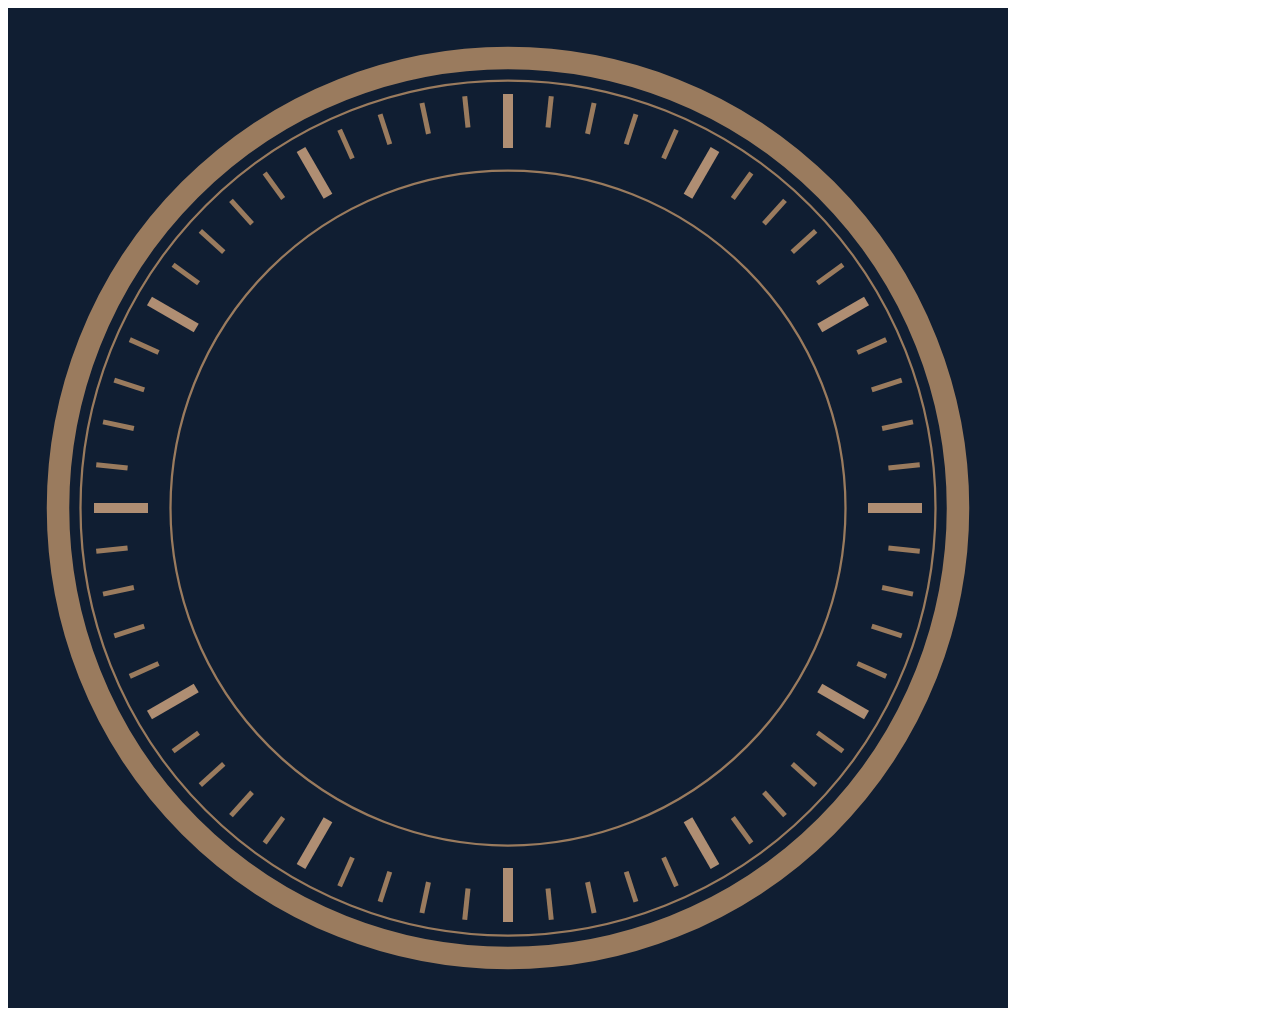
==== index.html @ ebe76991 "s" ====
<!DOCTYPE html>
<html>
<head></head>
<body>
  <canvas id="canvas" width="1000" height="1000" style="background-color:#101E32"></canvas>
  <script>
    const canvas = document.getElementById("canvas");
    const ctx = canvas.getContext("2d");
    let radius = canvas.height / 2;
    ctx.translate(radius, radius);
    radius = radius * 0.90;

    drawClock();
    drawface();
    drawlinebetween(0.95);
    drawlinebetween(0.75);
    function drawClock() {
      ctx.beginPath();
      ctx.arc(0, 0, radius, 0, 2 * Math.PI);
      ctx.lineWidth = radius * 0.05;
      ctx.strokeStyle = '#9A7B5E';
      ctx.stroke();
    }

    function drawface() {
      for (let num = 1; num < 61; num++) {
        let ang = num * Math.PI / 30; 

        if (num % 5 == 0) {
          ctx.rotate(ang);
          ctx.translate(0, -radius * 0.85);
          ctx.beginPath();
          ctx.moveTo(0, -radius * 0.07); 
          ctx.lineTo(0, radius * 0.05);
          ctx.lineWidth = 10;
          ctx.strokeStyle = '#AF8E73';
          ctx.stroke();
          ctx.translate(0, radius * 0.85); 
          ctx.rotate(-ang);                
          continue;
        }

        ctx.rotate(ang);
        ctx.translate(0, -radius * 0.85);
        ctx.beginPath();
        ctx.moveTo(0, -radius * 0.07);
        ctx.lineTo(0, 0);
        ctx.lineWidth = 5;
        ctx.strokeStyle = '#9A7B5E';
        ctx.stroke();
        ctx.translate(0, radius * 0.85);
        ctx.rotate(-ang);
      }
    }
    function drawlinebetween(n)
    {
      ctx.beginPath();
      ctx.arc(0, 0, radius*n, 0, 2 * Math.PI);
      ctx.lineWidth = radius * 0.005;
      ctx.strokeStyle = '#9A7B5E';
      ctx.stroke();
    }
  </script>
</body>
</html>
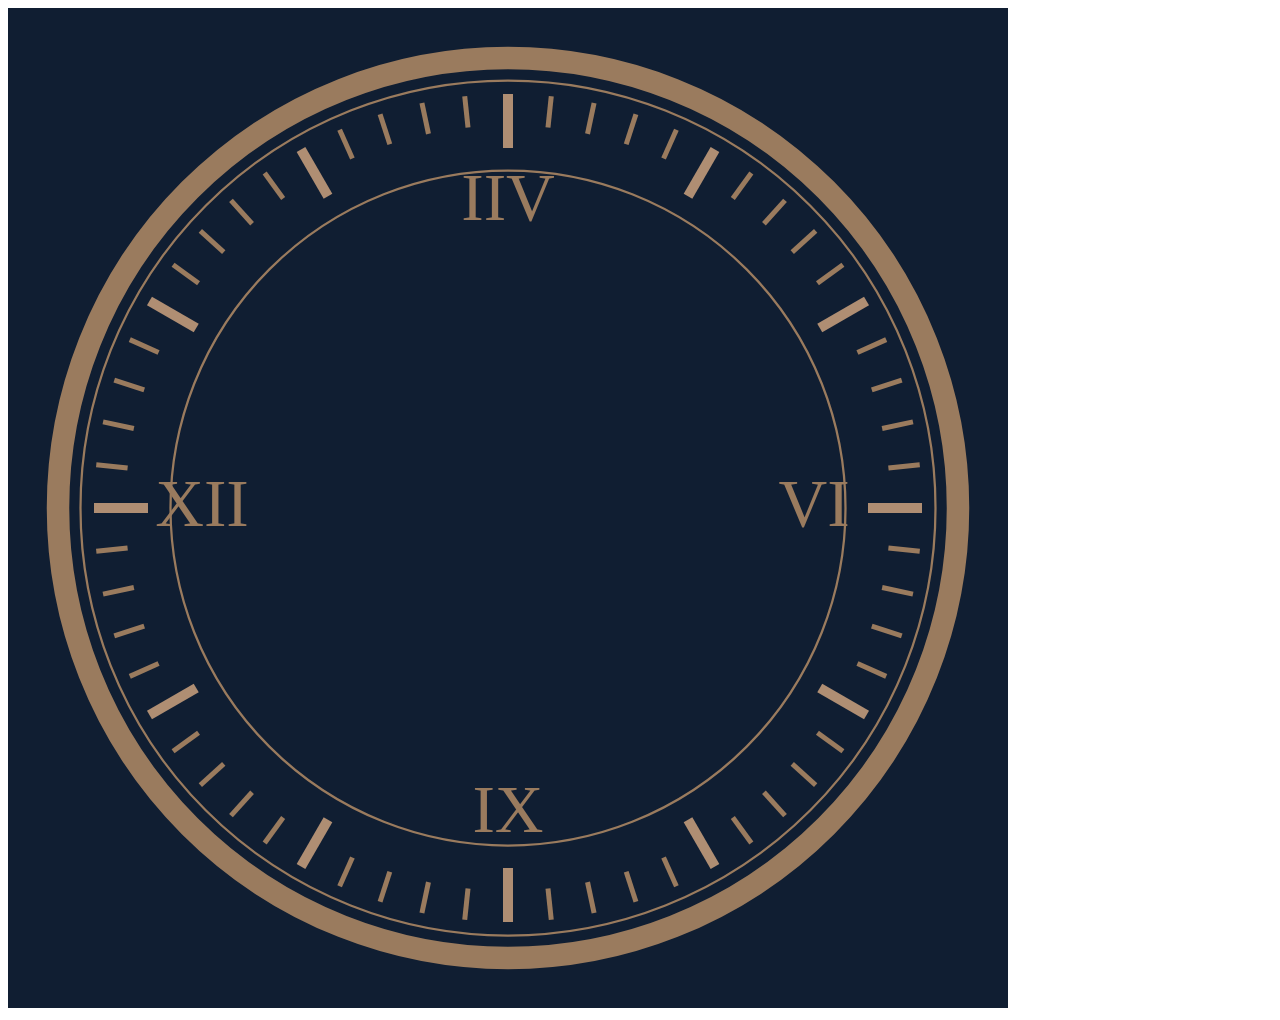
==== commit f51ae70b: "s" ====
--- a/index.html
+++ b/index.html
@@ -14,6 +14,7 @@
     drawface();
     drawlinebetween(0.95);
     drawlinebetween(0.75);
+    drawword();
     function drawClock() {
       ctx.beginPath();
       ctx.arc(0, 0, radius, 0, 2 * Math.PI);
@@ -60,6 +61,27 @@
       ctx.strokeStyle = '#9A7B5E';
       ctx.stroke();
     }
+    function drawword()
+    {
+      ctx.font = `${radius * 0.15}px serif`; // Match the serif font style from your image
+      ctx.textBaseline = "middle";
+      ctx.textAlign = "center";
+      ctx.fillStyle = "#9A7B5E";
+      let romans=["IIV","VI","IX","XII"];
+      for (let i = 0; i < 4; i++) {
+        let ang = i * Math.PI*3 / 6;
+        
+        ctx.rotate(ang);
+        ctx.translate(0, -radius * 0.68); 
+        ctx.rotate(-ang); 
+        
+        ctx.fillText(romans[i], 0, 0);
+        
+        ctx.rotate(ang);
+        ctx.translate(0, radius * 0.68);
+        ctx.rotate(-ang);
+      }
+    }
   </script>
 </body>
 </html>
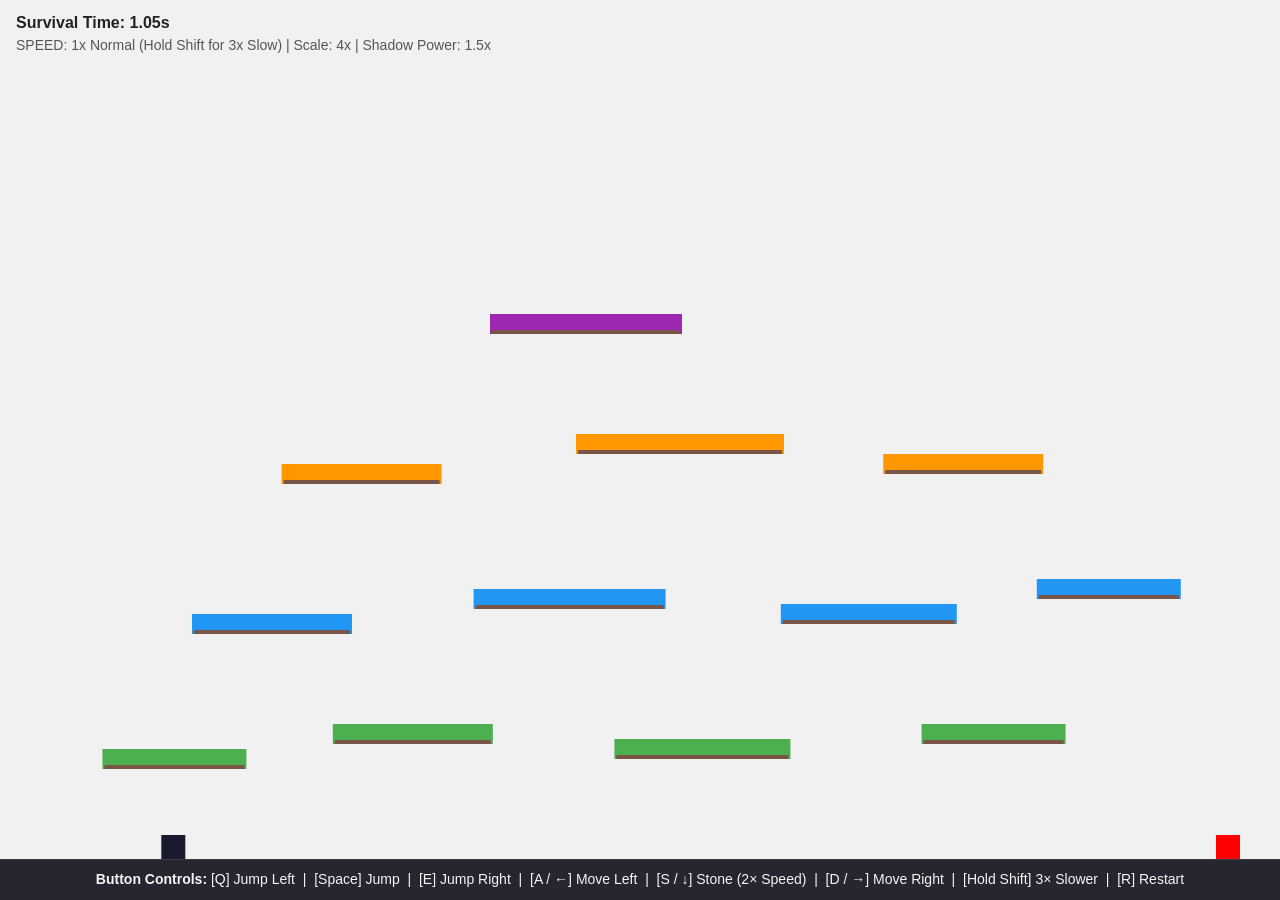
==== commit 656400ce: "Update index.html for improved game layout Refactor HTML structure and enhance game controls." ====
--- a/index.html
+++ b/index.html
@@ -1,87 +1,654 @@
 <!DOCTYPE html>
 <html>
-<head></head>
-<body>
-  <canvas id="canvas" width="1000" height="1000" style="background-color:#101E32"></canvas>
-  <script>
-    const canvas = document.getElementById("canvas");
-    const ctx = canvas.getContext("2d");
-    let radius = canvas.height / 2;
-    ctx.translate(radius, radius);
-    radius = radius * 0.90;
-
-    drawClock();
-    drawface();
-    drawlinebetween(0.95);
-    drawlinebetween(0.75);
-    drawword();
-    function drawClock() {
-      ctx.beginPath();
-      ctx.arc(0, 0, radius, 0, 2 * Math.PI);
-      ctx.lineWidth = radius * 0.05;
-      ctx.strokeStyle = '#9A7B5E';
-      ctx.stroke();
-    }
-
-    function drawface() {
-      for (let num = 1; num < 61; num++) {
-        let ang = num * Math.PI / 30; 
-
-        if (num % 5 == 0) {
-          ctx.rotate(ang);
-          ctx.translate(0, -radius * 0.85);
-          ctx.beginPath();
-          ctx.moveTo(0, -radius * 0.07); 
-          ctx.lineTo(0, radius * 0.05);
-          ctx.lineWidth = 10;
-          ctx.strokeStyle = '#AF8E73';
-          ctx.stroke();
-          ctx.translate(0, radius * 0.85); 
-          ctx.rotate(-ang);                
-          continue;
-        }
-
-        ctx.rotate(ang);
-        ctx.translate(0, -radius * 0.85);
-        ctx.beginPath();
-        ctx.moveTo(0, -radius * 0.07);
-        ctx.lineTo(0, 0);
-        ctx.lineWidth = 5;
-        ctx.strokeStyle = '#9A7B5E';
-        ctx.stroke();
-        ctx.translate(0, radius * 0.85);
-        ctx.rotate(-ang);
-      }
-    }
-    function drawlinebetween(n)
-    {
-      ctx.beginPath();
-      ctx.arc(0, 0, radius*n, 0, 2 * Math.PI);
-      ctx.lineWidth = radius * 0.005;
-      ctx.strokeStyle = '#9A7B5E';
-      ctx.stroke();
-    }
-    function drawword()
-    {
-      ctx.font = `${radius * 0.15}px serif`; // Match the serif font style from your image
-      ctx.textBaseline = "middle";
-      ctx.textAlign = "center";
-      ctx.fillStyle = "#9A7B5E";
-      let romans=["IIV","VI","IX","XII"];
-      for (let i = 0; i < 4; i++) {
-        let ang = i * Math.PI*3 / 6;
-        
-        ctx.rotate(ang);
-        ctx.translate(0, -radius * 0.68); 
-        ctx.rotate(-ang); 
-        
-        ctx.fillText(romans[i], 0, 0);
-        
-        ctx.rotate(ang);
-        ctx.translate(0, radius * 0.68);
-        ctx.rotate(-ang);
-      }
-    }
-  </script>
+<head>
+<meta name="viewport" content="width=device-width, initial-scale=1.0"/>
+<style>
+* {
+    box-sizing: border-box;
+}
+html, body {
+    margin: 0;
+    padding: 0;
+    width: 100%;
+    height: 100%;
+    overflow: hidden;
+    background-color: #1e1e24;
+    font-family: sans-serif;
+}
+.game-wrapper {
+    display: flex;
+    flex-direction: column;
+    width: 100vw;
+    height: 100vh;
+}
+canvas {
+    flex: 1 1 auto;
+    width: 100%;
+    height: 100%;
+    display: block;
+    background-color: #f1f1f1;
+}
+.controls-hint {
+    flex: 0 0 auto;
+    width: 100%;
+    padding: 10px 16px;
+    background-color: #26262e;
+    color: #f5f5f7;
+    font-size: 14px;
+    border-top: 1px solid #3c3c48;
+    text-align: center;
+    line-height: 1.4;
+}
+</style>
+</head>
+<body onload="startGame()">
+<div class="game-wrapper">
+    <div id="controlsBar" class="controls-hint">
+        <strong>Button Controls:</strong>
+        [Q] Jump Left &nbsp;|&nbsp; [Space] Jump &nbsp;|&nbsp; [E] Jump Right &nbsp;|&nbsp;
+        [A / ←] Move Left &nbsp;|&nbsp; [S / ↓] Stone (2× Speed) &nbsp;|&nbsp; [D / →] Move Right &nbsp;|&nbsp;
+        [Hold Shift] 3× Slower &nbsp;|&nbsp; [R] Restart
+    </div>
+</div>
+
+<script>
+
+var myGamePiece1;
+var shadowHunter;
+var skyIslands = [];
+var isSlowMo = false;
+var isGameOver = false;
+var startTime = 0;
+var elapsedTime = 0;
+var aiDecisionTimer = 0;
+
+// Everything 4x bigger than previous 0.2 scale (0.2 * 4 = 0.8)
+var SCALE = 0.8;
+var SHADOW_POWER = 0.5;
+
+function buildSkyIslands(w, h) {
+    var baseX = Math.max(80, Math.min(w - 420, (w - 300) * 0.5));
+    return [
+        // Lower tier
+        new platform(180 * SCALE, 25 * SCALE, "#4CAF50", Math.max(20, w * 0.08), h - 110),
+        new platform(200 * SCALE, 25 * SCALE, "#4CAF50", Math.max(40, w * 0.26), h - 135),
+        new platform(220 * SCALE, 25 * SCALE, "#4CAF50", Math.max(60, w * 0.48), h - 120),
+        new platform(180 * SCALE, 25 * SCALE, "#4CAF50", Math.max(80, w * 0.72), h - 135),
+
+        // Mid tier
+        new platform(200 * SCALE, 25 * SCALE, "#2196F3", Math.max(30, w * 0.15), h - 245),
+        new platform(240 * SCALE, 25 * SCALE, "#2196F3", Math.max(50, w * 0.37), h - 270),
+        new platform(220 * SCALE, 25 * SCALE, "#2196F3", Math.max(70, w * 0.61), h - 255),
+        new platform(180 * SCALE, 25 * SCALE, "#2196F3", Math.max(90, w * 0.81), h - 280),
+
+        // Upper tier
+        new platform(200 * SCALE, 25 * SCALE, "#FF9800", Math.max(40, w * 0.22), h - 395),
+        new platform(260 * SCALE, 25 * SCALE, "#FF9800", Math.max(60, w * 0.45), h - 425),
+        new platform(200 * SCALE, 25 * SCALE, "#FF9800", Math.max(80, w * 0.69), h - 405),
+
+        // Peak island
+        new platform(240 * SCALE, 25 * SCALE, "#9C27B0", baseX, Math.max(90, h - 545))
+    ];
+}
+
+function resizeCanvasToFullScreen() {
+    var wrapper = document.querySelector(".game-wrapper");
+    var bar = document.getElementById("controlsBar");
+    var availW = Math.max(300, window.innerWidth);
+    var availH = Math.max(200, window.innerHeight - (bar ? bar.offsetHeight : 0));
+
+    var prevW = myGameArea.canvas.width || availW;
+    var prevH = myGameArea.canvas.height || availH;
+
+    myGameArea.canvas.width = availW;
+    myGameArea.canvas.height = availH;
+
+    skyIslands = buildSkyIslands(availW, availH);
+
+    if (myGamePiece1) {
+        var ratioX = availW / prevW;
+        var ratioY = availH / prevH;
+        myGamePiece1.x = Math.min(availW - myGamePiece1.width, Math.max(0, myGamePiece1.x * ratioX));
+        myGamePiece1.y = Math.min(availH - myGamePiece1.height, Math.max(0, myGamePiece1.y * ratioY));
+        myGamePiece1.pushOut(skyIslands);
+    }
+
+    if (shadowHunter) {
+        var sRatioX = availW / prevW;
+        var sRatioY = availH / prevH;
+        shadowHunter.x = Math.min(availW - shadowHunter.width, Math.max(0, shadowHunter.x * sRatioX));
+        shadowHunter.y = Math.min(availH - shadowHunter.height, Math.max(0, shadowHunter.y * sRatioY));
+        shadowHunter.pushOut(skyIslands);
+    }
+
+    if (wrapper && !myGameArea.canvas.parentNode) {
+        wrapper.insertBefore(myGameArea.canvas, bar || null);
+    }
+}
+
+function startGame() {
+    isSlowMo = false;
+    isGameOver = false;
+    startTime = Date.now();
+    elapsedTime = 0;
+    aiDecisionTimer = 0;
+
+    myGameArea.prepareCanvas();
+    resizeCanvasToFullScreen();
+
+    var w = myGameArea.canvas.width;
+    var h = myGameArea.canvas.height;
+    var slimeSize = 30 * SCALE;
+
+    // Player spawns on the right side near bottom (powerScale = 1)
+    myGamePiece1 = new component(
+        slimeSize, slimeSize, "red",
+        Math.max(40, w - slimeSize - 40), h - slimeSize,
+        1 * SCALE, 0.0001 * SCALE, 0.1 * SCALE,
+        1
+    );
+
+    // Shadow Hunter spawns in the bottom-left corner (powerScale = 1.5x player)
+    shadowHunter = new component(
+        slimeSize, slimeSize, "#1a1a2e",
+        4, h - slimeSize,
+        1 * SCALE, 0.0001 * SCALE, 0.1 * SCALE,
+        SHADOW_POWER
+    );
+
+    skyIslands = buildSkyIslands(w, h);
+
+    if (myGameArea.interval) clearInterval(myGameArea.interval);
+    myGameArea.start();
+}
+
+var myGameArea = {
+    canvas : document.createElement("canvas"),
+    prepareCanvas : function() {
+        var wrapper = document.querySelector(".game-wrapper");
+        var bar = document.getElementById("controlsBar");
+        this.context = this.canvas.getContext("2d");
+        if (!this.canvas.parentNode && wrapper) {
+            wrapper.insertBefore(this.canvas, bar || null);
+        }
+    },
+    start : function() {
+        this.prepareCanvas();
+        this.interval = setInterval(updateGameArea, 20);
+    },
+    clear : function() {
+        this.context.clearRect(0, 0, this.canvas.width, this.canvas.height);
+    }
+}
+
+function platform(width, height, color, x, y) {
+    this.width = width;
+    this.height = height;
+    this.x = x;
+    this.y = y;
+    this.update = function() {
+        var ctx = myGameArea.context;
+        ctx.fillStyle = color;
+        ctx.fillRect(this.x, this.y, this.width, this.height);
+        ctx.fillStyle = "#795548";
+        ctx.fillRect(this.x + 2, this.y + this.height - 4, Math.max(2, this.width - 4), 4);
+    }
+}
+
+function component(width, height, color, x, y, gravity, newgravity_addbase, stop_costbase, powerScale) {
+    this.gravity = gravity;
+    this.baseWidth = width;
+    this.baseHeight = height;
+    this.width = width;
+    this.height = height;
+    this.x = x;
+    this.y = y;
+    this.speedy = 0;   
+    this.speedx = 0;
+    this.powerScale = powerScale || 1;
+
+    // Max speed limits scaled with 4x SCALE and powerScale
+    this.maxSpeedX = 18 * SCALE * this.powerScale;
+    this.maxUpSpeedY = 24 * SCALE * this.powerScale;
+    this.maxDownSpeedY = 80 * SCALE * this.powerScale;
+
+    var newgravity = this.gravity;
+
+    this.clampSpeeds = function() {
+        if (this.speedx > this.maxSpeedX) {
+            this.speedx = this.maxSpeedX;
+        } else if (this.speedx < -this.maxSpeedX) {
+            this.speedx = -this.maxSpeedX;
+        }
+
+        if (this.speedy < -this.maxUpSpeedY) {
+            this.speedy = -this.maxUpSpeedY;
+        } else if (this.speedy > this.maxDownSpeedY) {
+            this.speedy = this.maxDownSpeedY;
+        }
+    };
+
+    this.update = function() {
+        var ctx = myGameArea.context;
+        ctx.fillStyle = color;
+        ctx.fillRect(this.x, this.y, this.width, this.height);
+    }
+
+    this.overlaps = function(obj) {
+        return (
+            this.x < obj.x + obj.width &&
+            this.x + this.width > obj.x &&
+            this.y < obj.y + obj.height &&
+            this.y + this.height > obj.y
+        );
+    }
+
+    this.pushOut = function(obstacles, preferAxis) {
+        var maxRight = myGameArea.canvas.width - this.width;
+        var maxBottom = myGameArea.canvas.height - this.height;
+
+        if (this.x < 0) this.x = 0;
+        if (this.x > maxRight) this.x = maxRight;
+        if (this.y < 0) this.y = 0;
+        if (this.y > maxBottom) this.y = maxBottom;
+
+        if (!obstacles) return;
+
+        for (var i = 0; i < obstacles.length; i++) {
+            var obs = obstacles[i];
+            if (!this.overlaps(obs)) continue;
+
+            var penLeft = (this.x + this.width) - obs.x;
+            var penRight = (obs.x + obs.width) - this.x;
+            var penTop = (this.y + this.height) - obs.y;
+            var penBottom = (obs.y + obs.height) - this.y;
+
+            var minX = Math.min(penLeft, penRight);
+            var minY = Math.min(penTop, penBottom);
+
+            var resolveX = (preferAxis === "x") || (preferAxis !== "y" && minX < minY);
+
+            if (resolveX) {
+                if (penLeft <= penRight) {
+                    this.x = obs.x - this.width;
+                    if (this.speedx > 0) this.speedx = 0;
+                } else {
+                    this.x = obs.x + obs.width;
+                    if (this.speedx < 0) this.speedx = 0;
+                }
+            } else {
+                if (penTop <= penBottom) {
+                    this.y = obs.y - this.height;
+                    if (this.speedy > 0) this.speedy = 0;
+                    newgravity = this.gravity;
+                } else {
+                    this.y = obs.y + obs.height;
+                    if (this.speedy < 0) this.speedy = 0;
+                }
+            }
+        }
+
+        maxRight = myGameArea.canvas.width - this.width;
+        maxBottom = myGameArea.canvas.height - this.height;
+        if (this.x < 0) this.x = 0;
+        if (this.x > maxRight) this.x = maxRight;
+        if (this.y < 0) this.y = 0;
+        if (this.y > maxBottom) this.y = maxBottom;
+    }
+
+    this.isGrounded = function(obstacles) {
+        if (this.y + this.height >= myGameArea.canvas.height - 0.5) {
+            return true;
+        }
+        if (!obstacles) return false;
+
+        for (var i = 0; i < obstacles.length; i++) {
+            var obs = obstacles[i];
+            var onThisObs =
+                Math.abs((this.y + this.height) - obs.y) <= 1.5 &&
+                (this.x + this.width) > obs.x + 0.3 &&
+                this.x < (obs.x + obs.width) - 0.3;
+            if (onThisObs) return true;
+        }
+        return false;
+    }
+
+    // Skill methods scaled by 4x SCALE and powerScale (1.5x for Shadow Hunter)
+    this.jump = function() {
+        this.speedy -= 15 * SCALE * this.powerScale;
+        this.clampSpeeds();
+        this.pushOut(skyIslands);
+    };
+    this.moveLeft = function() {
+        this.speedx -= 10 * SCALE * this.powerScale;
+        this.clampSpeeds();
+        this.pushOut(skyIslands);
+    };
+    this.moveRight = function() {
+        this.speedx += 10 * SCALE * this.powerScale;
+        this.clampSpeeds();
+        this.pushOut(skyIslands);
+    };
+    this.jumpLeft = function() {
+        this.speedx -= 10 * SCALE * this.powerScale;
+        this.speedy -= 15 * SCALE * this.powerScale;
+        this.clampSpeeds();
+        this.pushOut(skyIslands);
+    };
+    this.jumpRight = function() {
+        this.speedx += 10 * SCALE * this.powerScale;
+        this.speedy -= 15 * SCALE * this.powerScale;
+        this.clampSpeeds();
+        this.pushOut(skyIslands);
+    };
+    // Double-speed Stone slam scaled by powerScale and capped at maxDownSpeedY
+    this.stone = function() {
+        this.speedx = 0;
+        this.speedy = 80 * SCALE * this.powerScale;
+        this.clampSpeeds();
+    };
+
+    this.newPos = function(timeScale) {
+        this.clampSpeeds();
+
+        var effectiveScale = timeScale * this.powerScale;
+        var obstacles = skyIslands;
+
+        // 1. Recover slime shape smoothly toward base dimensions
+        var oldH = this.height;
+        var recoverSpeed = 0.12 * effectiveScale;
+        this.width += (this.baseWidth - this.width) * recoverSpeed;
+        this.height += (this.baseHeight - this.height) * recoverSpeed;
+
+        if (Math.abs(this.baseWidth - this.width) < 0.1) this.width = this.baseWidth;
+        if (Math.abs(this.baseHeight - this.height) < 0.1) this.height = this.baseHeight;
+
+        if (this.isGrounded(obstacles)) {
+            this.y -= (this.height - oldH);
+        }
+        this.pushOut(obstacles);
+
+        // 2. Move horizontally and check X collisions
+        var prevX = this.x;
+        var stepX = this.speedx * effectiveScale;
+        this.x += stepX;
+
+        var maxRight = myGameArea.canvas.width - this.width;
+        if (this.x < 0) {
+            if (this.speedx < -2 * SCALE) {
+                this.width = this.baseWidth * 0.5;
+                this.height = this.baseHeight * 2;
+                maxRight = myGameArea.canvas.width - this.width;
+            }
+            this.x = 0;
+            if (this.speedx < 0) this.speedx = 0;
+        } else if (this.x > maxRight) {
+            if (this.speedx > 2 * SCALE) {
+                this.width = this.baseWidth * 0.5;
+                this.height = this.baseHeight * 2;
+            }
+            this.x = myGameArea.canvas.width - this.width;
+            if (this.speedx > 0) this.speedx = 0;
+        }
+
+        for (var i = 0; i < obstacles.length; i++) {
+            var obs = obstacles[i];
+            if (this.overlaps(obs)) {
+                var wasAboveOrBelow = (this.y + this.height <= obs.y + 3) || (this.y >= obs.y + obs.height - 3);
+                if (!wasAboveOrBelow && prevX + this.width <= obs.x + Math.max(6, Math.abs(stepX) + 2) && stepX > 0) {
+                    if (this.speedx > 2 * SCALE) {
+                        this.width = this.baseWidth * 0.5;
+                        this.height = this.baseHeight * 2;
+                    }
+                    this.x = obs.x - this.width;
+                    if (this.speedx > 0) this.speedx = 0;
+                } else if (!wasAboveOrBelow && prevX >= obs.x + obs.width - Math.max(6, Math.abs(stepX) + 2) && stepX < 0) {
+                    if (this.speedx < -2 * SCALE) {
+                        this.width = this.baseWidth * 0.5;
+                        this.height = this.baseHeight * 2;
+                    }
+                    this.x = obs.x + obs.width;
+                    if (this.speedx < 0) this.speedx = 0;
+                } else {
+                    this.pushOut(obstacles, "x");
+                }
+            }
+        }
+        this.pushOut(obstacles);
+
+        // 3. Apply gravity and move vertically
+        if (!this.isGrounded(obstacles)) {
+            newgravity = newgravity + (newgravity_addbase * effectiveScale);
+        } else {
+            newgravity = this.gravity;
+        }
+
+        var prevY = this.y;
+        var totalMoveY = (newgravity + this.speedy) * effectiveScale;
+        this.y += totalMoveY;
+
+        var maxBottom = myGameArea.canvas.height - this.height;
+        if (this.y < 0) {
+            if (this.speedy < -2 * SCALE) {
+                this.width = this.baseWidth * 1.5;
+                this.height = this.baseHeight * 0.5;
+            }
+            this.y = 0;
+            if (this.speedy < 0) this.speedy = 0;
+        } else if (this.y > maxBottom) {
+            if (this.speedy > 5 * SCALE) {
+                this.width = this.baseWidth * 1.6;
+                this.height = this.baseHeight * 0.5;
+            }
+            this.y = myGameArea.canvas.height - this.height;
+            if (this.speedy > 0) this.speedy = 0;
+            newgravity = this.gravity;
+        }
+
+        for (var j = 0; j < obstacles.length; j++) {
+            var obsY = obstacles[j];
+            if (this.overlaps(obsY)) {
+                if (totalMoveY > 0 && prevY + this.height <= obsY.y + Math.max(6, Math.abs(totalMoveY) + 2)) {
+                    if (this.speedy > 5 * SCALE) {
+                        this.width = this.baseWidth * 1.6;
+                        this.height = this.baseHeight * 0.5;
+                    }
+                    this.y = obsY.y - this.height;
+                    if (this.speedy > 0) this.speedy = 0;
+                    newgravity = this.gravity;
+                } else if (totalMoveY < 0 && prevY >= obsY.y + obsY.height - Math.max(6, Math.abs(totalMoveY) + 2)) {
+                    if (this.speedy < -2 * SCALE) {
+                        this.width = this.baseWidth * 1.5;
+                        this.height = this.baseHeight * 0.5;
+                    }
+                    this.y = obsY.y + obsY.height;
+                    if (this.speedy < 0) this.speedy = 0;
+                } else {
+                    this.pushOut(obstacles, "y");
+                }
+            }
+        }
+
+        // 4. Final containment guard
+        this.pushOut(obstacles);
+
+        // 5. Friction & vertical velocity decay
+        var friction = stop_costbase * effectiveScale;
+        if (Math.abs(this.speedx) <= friction) {
+            this.speedx = 0;
+        } else if (this.speedx > 0) {
+            this.speedx -= friction;
+        } else {
+            this.speedx += friction;
+        }
+
+        if (this.speedy != 0) {
+            this.speedy += (1 * SCALE) * effectiveScale;
+        }
+
+        this.clampSpeeds();
+    }
+}
+
+// AI Hunter uses all skills (Jump, JumpLeft, JumpRight, MoveLeft, MoveRight, 2x Stone) at 1.5x power
+function updateShadowHunterAI() {
+    aiDecisionTimer++;
+    if (aiDecisionTimer < 6) return;
+    aiDecisionTimer = 0;
+
+    var dx = (myGamePiece1.x + myGamePiece1.width / 2) - (shadowHunter.x + shadowHunter.width / 2);
+    var dy = (myGamePiece1.y + myGamePiece1.height / 2) - (shadowHunter.y + shadowHunter.height / 2);
+    var grounded = shadowHunter.isGrounded(skyIslands);
+
+    // 1. DOUBLE-SPEED STONE SLAM at 1.5x power
+    if (!grounded && dy > 45 * SCALE && Math.abs(dx) < 35 * SCALE && shadowHunter.speedy < 40 * SCALE * shadowHunter.powerScale) {
+        shadowHunter.stone();
+        return;
+    }
+
+    // 2. JUMP / JUMP-LEFT / JUMP-RIGHT
+    var blockedHorizontally = false;
+    for (var i = 0; i < skyIslands.length; i++) {
+        var isl = skyIslands[i];
+        var sameRow = (shadowHunter.y + shadowHunter.height > isl.y) && (shadowHunter.y < isl.y + isl.height);
+        if (sameRow && Math.abs((isl.x + isl.width / 2) - shadowHunter.x) < 120 * SCALE) {
+            blockedHorizontally = true;
+            break;
+        }
+    }
+
+    if ((dy < -18 * SCALE || blockedHorizontally) && (grounded || shadowHunter.speedy > -2 * SCALE)) {
+        if (dx < -15 * SCALE) {
+            shadowHunter.jumpLeft();
+        } else if (dx > 15 * SCALE) {
+            shadowHunter.jumpRight();
+        } else {
+            shadowHunter.jump();
+        }
+        return;
+    }
+
+    // 3. MOVE LEFT / MOVE RIGHT
+    if (dx < -8 * SCALE) {
+        shadowHunter.moveLeft();
+    } else if (dx > 8 * SCALE) {
+        shadowHunter.moveRight();
+    }
+}
+
+function drawHUD() {
+    var ctx = myGameArea.context;
+    ctx.font = "bold 16px sans-serif";
+    ctx.fillStyle = "#222";
+    ctx.fillText("Survival Time: " + elapsedTime.toFixed(2) + "s", 16, 28);
+
+    ctx.font = "14px sans-serif";
+    if (isSlowMo) {
+        ctx.fillStyle = "#1565C0";
+        ctx.fillText("SPEED: 3x SLOWER (Shift) | MaxX: " + myGamePiece1.maxSpeedX.toFixed(1) + " | MaxY: " + myGamePiece1.maxUpSpeedY.toFixed(1) + "/" + myGamePiece1.maxDownSpeedY.toFixed(1), 16, 50);
+    } else {
+        ctx.fillStyle = "#555";
+        ctx.fillText("SPEED: 1x Normal (Hold Shift for 3x Slow) | Scale: 4x | Shadow Power: 1.5x", 16, 50);
+    }
+
+    if (isGameOver) {
+        var w = myGameArea.canvas.width;
+        var h = myGameArea.canvas.height;
+
+        ctx.fillStyle = "rgba(0, 0, 0, 0.65)";
+        ctx.fillRect(0, 0, w, h);
+
+        ctx.fillStyle = "#FF5252";
+        ctx.font = "bold 40px sans-serif";
+        ctx.textAlign = "center";
+        ctx.fillText("GAME OVER — CAUGHT BY SHADOW!", w / 2, h * 0.42);
+
+        ctx.fillStyle = "#FFFFFF";
+        ctx.font = "bold 22px sans-serif";
+        ctx.fillText("You survived: " + elapsedTime.toFixed(2) + " seconds", w / 2, h * 0.42 + 42);
+
+        ctx.font = "16px sans-serif";
+        ctx.fillStyle = "#DDD";
+        ctx.fillText("Press [R] to Play Again", w / 2, h * 0.42 + 78);
+        ctx.textAlign = "left";
+    }
+}
+
+function updateGameArea() {
+    if (isGameOver) return;
+
+    elapsedTime = (Date.now() - startTime) / 1000;
+    var playerTimeScale = isSlowMo ? (1 / 3) : 1;
+
+    myGameArea.clear();
+
+    // 1. Draw sky islands
+    for (var i = 0; i < skyIslands.length; i++) {
+        skyIslands[i].update();
+    }
+
+    // 2. Update Player (affected by Shift 3x slow-mo)
+    myGamePiece1.newPos(playerTimeScale);
+
+    // 3. Update Shadow Hunter AI & Physics (1.5x power)
+    updateShadowHunterAI();
+    shadowHunter.newPos(1);
+
+    // 4. Render Player and Shadow Hunter
+    myGamePiece1.update();
+    shadowHunter.update();
+
+    // 5. Check if Shadow Hunter touched Player -> Game Over
+    if (myGamePiece1.overlaps(shadowHunter)) {
+        isGameOver = true;
+    }
+
+    // 6. Draw Timer, Speed Status & Game Over overlay
+    drawHUD();
+}
+
+window.addEventListener("resize", resizeCanvasToFullScreen);
+
+// Keyboard controls
+document.addEventListener("keydown", function(event) {
+    var key = event.key.toLowerCase();
+
+    if (key === "r" && isGameOver) {
+        startGame();
+        return;
+    }
+
+    if (event.key === "Shift") {
+        isSlowMo = true;
+        return;
+    }
+
+    if (isGameOver || event.repeat) return;
+
+    if (key === "q") {
+        myGamePiece1.jumpLeft();
+    } else if (event.code === "Space" || key === " ") {
+        event.preventDefault();
+        myGamePiece1.jump();
+    } else if (key === "e") {
+        myGamePiece1.jumpRight();
+    } else if (key === "a" || event.key === "ArrowLeft") {
+        event.preventDefault();
+        myGamePiece1.moveLeft();
+    } else if (key === "d" || event.key === "ArrowRight") {
+        event.preventDefault();
+        myGamePiece1.moveRight();
+    } else if (key === "s" || event.key === "ArrowDown") {
+        event.preventDefault();
+        myGamePiece1.stone();
+    }
+});
+
+document.addEventListener("keyup", function(event) {
+    if (event.key === "Shift") {
+        isSlowMo = false;
+    }
+});
+</script>
 </body>
-</html>+</html>
